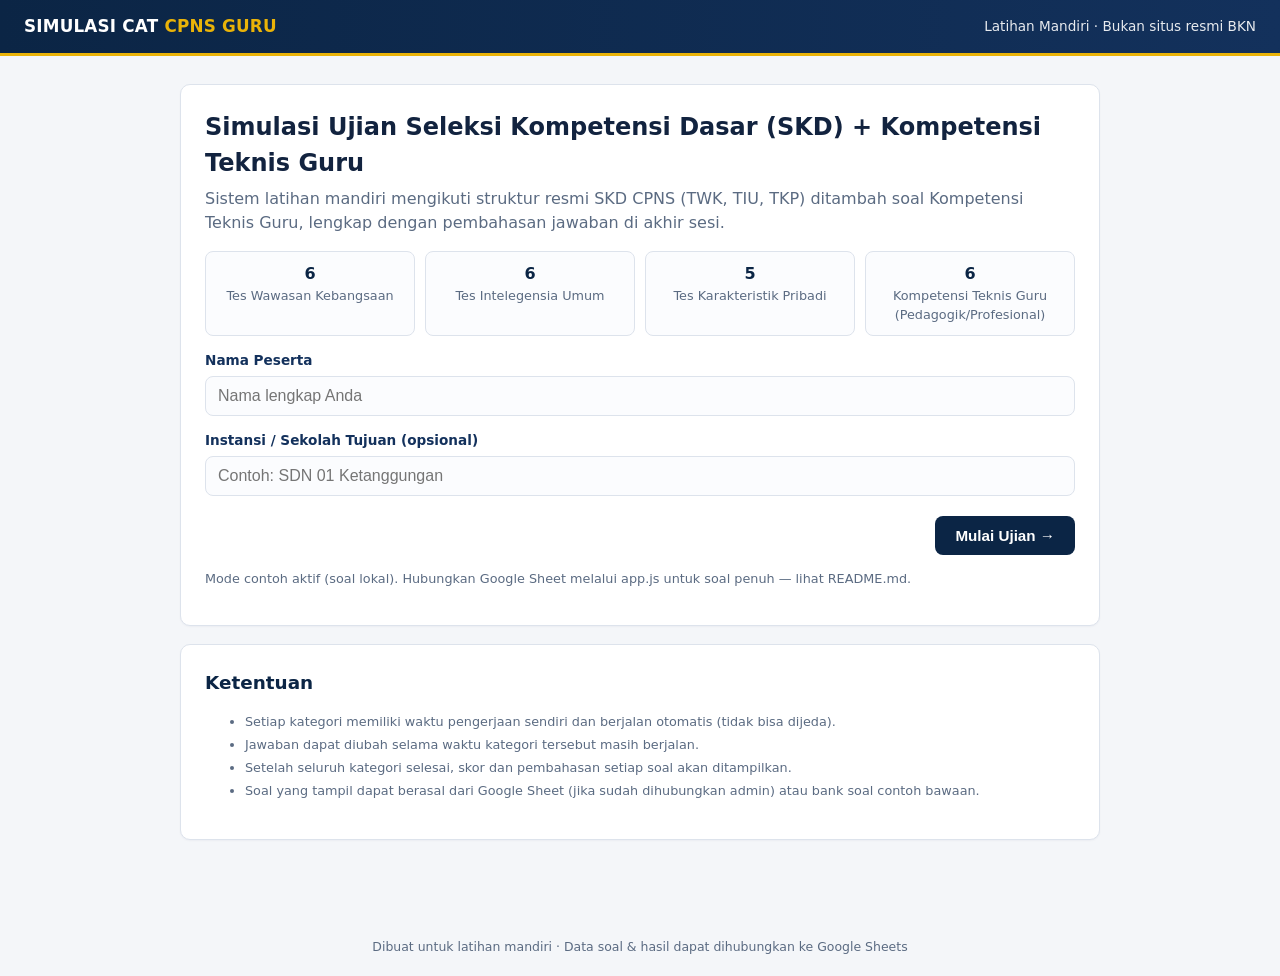
==== index.html @ ed93a450 "Add files via upload" ====
<!DOCTYPE html>
<html lang="id">
<head>
<meta charset="UTF-8">
<meta name="viewport" content="width=device-width, initial-scale=1">
<title>Simulasi CAT CPNS Guru</title>
<link rel="stylesheet" href="style.css">
</head>
<body>
<header class="topbar">
  <div class="brand">SIMULASI CAT <span>CPNS GURU</span></div>
  <div class="meta">Latihan Mandiri · Bukan situs resmi BKN</div>
</header>

<main>
  <div class="card">
    <h1>Simulasi Ujian Seleksi Kompetensi Dasar (SKD) + Kompetensi Teknis Guru</h1>
    <p class="lead">Sistem latihan mandiri mengikuti struktur resmi SKD CPNS (TWK, TIU, TKP) ditambah soal Kompetensi Teknis Guru, lengkap dengan pembahasan jawaban di akhir sesi.</p>

    <div class="grid-cat" id="katInfo"><!-- diisi JS --></div>

    <label for="nama">Nama Peserta</label>
    <input type="text" id="nama" placeholder="Nama lengkap Anda">

    <label for="instansi">Instansi / Sekolah Tujuan (opsional)</label>
    <input type="text" id="instansi" placeholder="Contoh: SDN 01 Ketanggungan">

    <div class="actions">
      <button class="btn-primary" id="mulaiBtn">Mulai Ujian →</button>
    </div>
    <p class="small" id="statusApi" style="margin-top:14px"></p>
  </div>

  <div class="card">
    <h2>Ketentuan</h2>
    <ul class="small" style="line-height:1.8">
      <li>Setiap kategori memiliki waktu pengerjaan sendiri dan berjalan otomatis (tidak bisa dijeda).</li>
      <li>Jawaban dapat diubah selama waktu kategori tersebut masih berjalan.</li>
      <li>Setelah seluruh kategori selesai, skor dan pembahasan setiap soal akan ditampilkan.</li>
      <li>Soal yang tampil dapat berasal dari Google Sheet (jika sudah dihubungkan admin) atau bank soal contoh bawaan.</li>
    </ul>
  </div>
</main>
<footer class="foot">Dibuat untuk latihan mandiri · Data soal &amp; hasil dapat dihubungkan ke Google Sheets</footer>

<script src="soal-data.js"></script>
<script src="app.js"></script>
<script>
(async function(){
  const soal = await ambilSoal();
  const grup = kelompokkanPerKategori(soal);
  const katInfo = document.getElementById("katInfo");
  katInfo.innerHTML = Object.keys(grup).map(k=>{
    const label = (KATEGORI_INFO[k] && KATEGORI_INFO[k].label) || k;
    return `<div class="cat-pill"><b>${grup[k].length}</b>${label}</div>`;
  }).join("");

  document.getElementById("statusApi").textContent = CONFIG.API_URL
    ? "Terhubung ke database soal Google Sheets."
    : "Mode contoh aktif (soal lokal). Hubungkan Google Sheet melalui app.js untuk soal penuh — lihat README.md.";

  document.getElementById("mulaiBtn").addEventListener("click", ()=>{
    const nama = document.getElementById("nama").value.trim();
    if (!nama){ alert("Mohon isi nama peserta terlebih dahulu."); return; }
    const instansi = document.getElementById("instansi").value.trim();
    Store.clear();
    Store.set("peserta", { nama, instansi });
    Store.set("soal", soal);
    Store.set("jawaban", {});
    Store.set("waktuMulai", Date.now());
    window.location.href = "ujian.html";
  });
})();
</script>
</body>
</html>
---- style.css ----
:root{
  --navy:#0b2545;
  --navy-2:#13315c;
  --blue:#1d6fa5;
  --accent:#eab308;
  --bg:#f4f6f9;
  --card:#ffffff;
  --ink:#12233f;
  --muted:#5b6b82;
  --line:#dde3ec;
  --ok:#1a7f4e;
  --bad:#b3261e;
  --radius:10px;
}
*{box-sizing:border-box}
body{
  margin:0;
  font-family:'Segoe UI',Roboto,system-ui,sans-serif;
  background:var(--bg);
  color:var(--ink);
  line-height:1.5;
}
header.topbar{
  background:linear-gradient(90deg,var(--navy),var(--navy-2));
  color:#fff;
  padding:14px 24px;
  display:flex;
  align-items:center;
  justify-content:space-between;
  border-bottom:3px solid var(--accent);
}
header.topbar .brand{font-weight:700;font-size:1.05rem;letter-spacing:.2px}
header.topbar .brand span{color:var(--accent)}
header.topbar .meta{font-size:.85rem;opacity:.9}
main{max-width:960px;margin:0 auto;padding:28px 20px 60px}
.card{
  background:var(--card);
  border:1px solid var(--line);
  border-radius:var(--radius);
  padding:24px;
  margin-bottom:18px;
  box-shadow:0 1px 2px rgba(11,37,69,.04);
}
h1{font-size:1.5rem;margin:0 0 6px}
h2{font-size:1.15rem;margin:0 0 12px;color:var(--navy)}
p.lead{color:var(--muted);margin-top:0}
label{display:block;font-size:.85rem;font-weight:600;margin:14px 0 6px;color:var(--navy-2)}
input[type=text],select{
  width:100%;padding:10px 12px;border:1px solid var(--line);
  border-radius:8px;font-size:1rem;background:#fbfcfe;
}
input[type=text]:focus,select:focus{outline:2px solid var(--blue);border-color:var(--blue)}
button{
  cursor:pointer;border:none;border-radius:8px;font-weight:600;font-size:.95rem;
  padding:11px 20px;transition:transform .05s ease;
}
button:active{transform:scale(.98)}
.btn-primary{background:var(--navy);color:#fff}
.btn-primary:hover{background:var(--navy-2)}
.btn-ghost{background:transparent;color:var(--navy);border:1px solid var(--line)}
.btn-ghost:hover{background:#eef1f6}
.btn-accent{background:var(--accent);color:#3a2c00}
.actions{display:flex;gap:10px;justify-content:flex-end;margin-top:20px}
.grid-cat{display:grid;grid-template-columns:repeat(auto-fit,minmax(120px,1fr));gap:10px;margin-top:8px}
.cat-pill{
  border:1px solid var(--line);border-radius:8px;padding:10px;text-align:center;
  font-size:.8rem;color:var(--muted);background:#fbfcfe;
}
.cat-pill b{display:block;color:var(--navy);font-size:1rem}

/* Exam screen */
.exam-shell{display:grid;grid-template-columns:1fr 220px;gap:18px}
@media (max-width:760px){.exam-shell{grid-template-columns:1fr}}
.timer{
  background:var(--navy);color:#fff;border-radius:8px;padding:10px 16px;
  font-variant-numeric:tabular-nums;font-weight:700;font-size:1.1rem;
  display:flex;align-items:center;gap:8px;
}
.timer.low{background:var(--bad)}
.q-tag{
  display:inline-block;background:#eaf1fb;color:var(--blue);font-size:.75rem;
  font-weight:700;padding:3px 10px;border-radius:20px;margin-bottom:10px;letter-spacing:.3px;
}
.q-text{font-size:1.05rem;margin:0 0 18px}
.opt{
  display:flex;gap:10px;align-items:flex-start;border:1px solid var(--line);
  border-radius:8px;padding:12px 14px;margin-bottom:10px;cursor:pointer;background:#fff;
}
.opt:hover{border-color:var(--blue);background:#f7fafd}
.opt input{margin-top:3px}
.opt.selected{border-color:var(--blue);background:#eaf1fb}
.nav-grid{display:grid;grid-template-columns:repeat(5,1fr);gap:6px}
.nav-dot{
  width:100%;aspect-ratio:1;border-radius:6px;border:1px solid var(--line);
  background:#fff;font-size:.8rem;cursor:pointer;color:var(--muted);
}
.nav-dot.answered{background:var(--ok);color:#fff;border-color:var(--ok)}
.nav-dot.current{outline:2px solid var(--accent)}
.side-card{background:#fff;border:1px solid var(--line);border-radius:var(--radius);padding:16px}
.side-card h3{margin:0 0 10px;font-size:.9rem;color:var(--navy)}
.legend{display:flex;gap:14px;font-size:.75rem;color:var(--muted);margin-top:10px;flex-wrap:wrap}
.legend span{display:inline-flex;align-items:center;gap:5px}
.dot{width:10px;height:10px;border-radius:3px;display:inline-block}
.dot.ok{background:var(--ok)}.dot.no{background:#fff;border:1px solid var(--line)}

/* Result */
.score-grid{display:grid;grid-template-columns:repeat(auto-fit,minmax(150px,1fr));gap:12px;margin:16px 0}
.score-box{border:1px solid var(--line);border-radius:8px;padding:14px;text-align:center}
.score-box .n{font-size:1.6rem;font-weight:800;color:var(--navy)}
.score-box .l{font-size:.78rem;color:var(--muted)}
.status{padding:4px 10px;border-radius:20px;font-size:.75rem;font-weight:700;display:inline-block}
.status.pass{background:#e3f6ec;color:var(--ok)}
.status.fail{background:#fdeceb;color:var(--bad)}
.review-item{border:1px solid var(--line);border-radius:8px;padding:16px;margin-bottom:12px}
.review-item .q{font-weight:600;margin-bottom:8px}
.review-item .ans{font-size:.9rem;margin:4px 0}
.review-item .ans.correct{color:var(--ok)}
.review-item .ans.wrong{color:var(--bad)}
.explain{background:#f7fafd;border-left:3px solid var(--blue);padding:10px 14px;margin-top:10px;font-size:.9rem;border-radius:0 6px 6px 0}
.small{font-size:.8rem;color:var(--muted)}
footer.foot{text-align:center;color:var(--muted);font-size:.78rem;padding:20px}
.loading{text-align:center;padding:40px;color:var(--muted)}
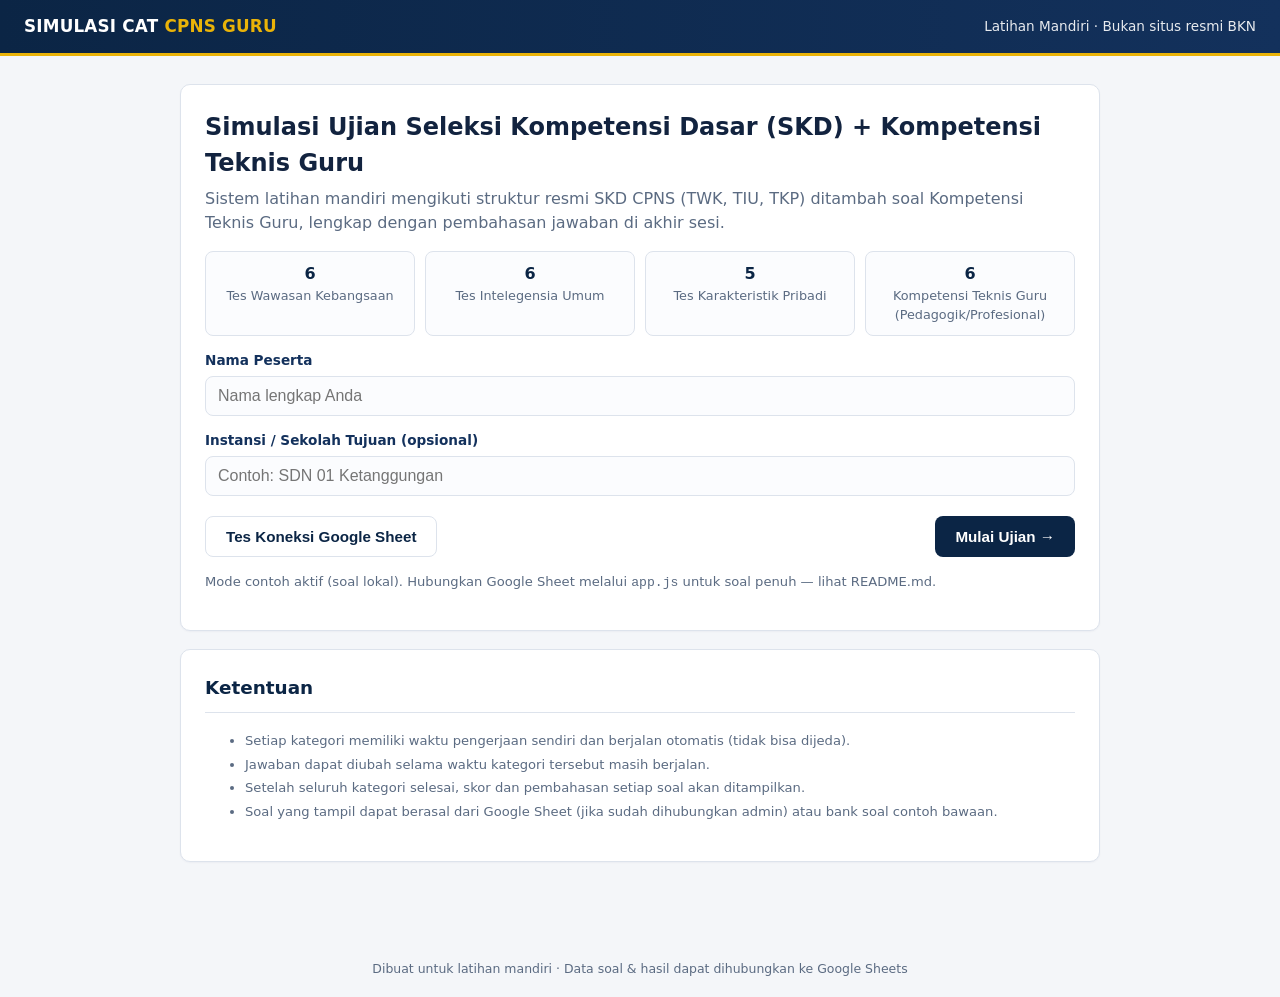
==== commit 06951d8f: "Add files via upload" ====
--- a/index.html
+++ b/index.html
@@ -25,7 +25,8 @@
     <label for="instansi">Instansi / Sekolah Tujuan (opsional)</label>
     <input type="text" id="instansi" placeholder="Contoh: SDN 01 Ketanggungan">
 
-    <div class="actions">
+    <div class="actions" style="justify-content:space-between">
+      <button class="btn-ghost" id="tesBtn">Tes Koneksi Google Sheet</button>
       <button class="btn-primary" id="mulaiBtn">Mulai Ujian →</button>
     </div>
     <p class="small" id="statusApi" style="margin-top:14px"></p>
@@ -55,9 +56,29 @@
     return `<div class="cat-pill"><b>${grup[k].length}</b>${label}</div>`;
   }).join("");
 
-  document.getElementById("statusApi").textContent = CONFIG.API_URL
-    ? "Terhubung ke database soal Google Sheets."
-    : "Mode contoh aktif (soal lokal). Hubungkan Google Sheet melalui app.js untuk soal penuh — lihat README.md.";
+  const statusEl = document.getElementById("statusApi");
+  if (!CONFIG.API_URL) {
+    statusEl.innerHTML = "Mode contoh aktif (soal lokal). Hubungkan Google Sheet melalui <code>app.js</code> untuk soal penuh — lihat README.md.";
+  } else if (KoneksiInfo.sumber === "sheet") {
+    statusEl.innerHTML = "✅ " + KoneksiInfo.pesan;
+    statusEl.style.color = "var(--ok)";
+  } else {
+    statusEl.innerHTML = "⚠️ Belum terhubung ke Google Sheet, memakai soal contoh sementara. " + KoneksiInfo.pesan + "<br>Klik \"Tes Koneksi Google Sheet\" untuk detail, atau lihat bagian Troubleshooting di README.md.";
+    statusEl.style.color = "var(--bad)";
+  }
+
+  document.getElementById("tesBtn").addEventListener("click", async ()=>{
+    statusEl.style.color = "var(--muted)";
+    statusEl.textContent = "Menguji koneksi…";
+    const hasil = await ujiKoneksiApi();
+    if (hasil.ok){
+      statusEl.style.color = "var(--ok)";
+      statusEl.textContent = "✅ " + hasil.pesan;
+    } else {
+      statusEl.style.color = "var(--bad)";
+      statusEl.innerHTML = "❌ " + hasil.pesan + (hasil.detail ? `<br><span class="small">Detail teknis: ${escapeHtml(hasil.detail)}</span>` : "");
+    }
+  });
 
   document.getElementById("mulaiBtn").addEventListener("click", ()=>{
     const nama = document.getElementById("nama").value.trim();
--- a/style.css
+++ b/style.css
@@ -32,7 +32,8 @@
 header.topbar .brand{font-weight:700;font-size:1.05rem;letter-spacing:.2px}
 header.topbar .brand span{color:var(--accent)}
 header.topbar .meta{font-size:.85rem;opacity:.9}
-main{max-width:960px;margin:0 auto;padding:28px 20px 60px}
+main{max-width:960px;margin:0 auto;padding:28px 20px 60px;width:100%}
+@media (max-width:560px){ main{padding:16px 12px 40px} header.topbar{padding:12px 14px} }
 .card{
   background:var(--card);
   border:1px solid var(--line);
@@ -40,7 +41,11 @@
   padding:24px;
   margin-bottom:18px;
   box-shadow:0 1px 2px rgba(11,37,69,.04);
+  min-width:0;
+  overflow-wrap:break-word;
+  word-break:break-word;
 }
+@media (max-width:560px){ .card{padding:16px} }
 h1{font-size:1.5rem;margin:0 0 6px}
 h2{font-size:1.15rem;margin:0 0 12px;color:var(--navy)}
 p.lead{color:var(--muted);margin-top:0}
@@ -69,54 +74,61 @@
 .cat-pill b{display:block;color:var(--navy);font-size:1rem}
 
 /* Exam screen */
-.exam-shell{display:grid;grid-template-columns:1fr 220px;gap:18px}
-@media (max-width:760px){.exam-shell{grid-template-columns:1fr}}
+.exam-shell{display:grid;grid-template-columns:minmax(0,1fr) 220px;gap:18px;align-items:start}
+@media (max-width:760px){.exam-shell{grid-template-columns:minmax(0,1fr)}}
+.q-header{display:flex;justify-content:space-between;align-items:center;flex-wrap:wrap;gap:10px;margin-bottom:14px}
 .timer{
-  background:var(--navy);color:#fff;border-radius:8px;padding:10px 16px;
-  font-variant-numeric:tabular-nums;font-weight:700;font-size:1.1rem;
-  display:flex;align-items:center;gap:8px;
+  background:var(--navy);color:#fff;border-radius:8px;padding:8px 14px;
+  font-variant-numeric:tabular-nums;font-weight:700;font-size:1.05rem;
+  display:inline-flex;align-items:center;gap:8px;white-space:nowrap;flex-shrink:0;
 }
 .timer.low{background:var(--bad)}
 .q-tag{
   display:inline-block;background:#eaf1fb;color:var(--blue);font-size:.75rem;
-  font-weight:700;padding:3px 10px;border-radius:20px;margin-bottom:10px;letter-spacing:.3px;
+  font-weight:700;padding:5px 12px;border-radius:20px;letter-spacing:.3px;
+  max-width:100%;overflow-wrap:break-word;
 }
-.q-text{font-size:1.05rem;margin:0 0 18px}
+.q-text{font-size:1.08rem;margin:0 0 20px;line-height:1.6;overflow-wrap:break-word;word-break:break-word;white-space:pre-line}
 .opt{
   display:flex;gap:10px;align-items:flex-start;border:1px solid var(--line);
   border-radius:8px;padding:12px 14px;margin-bottom:10px;cursor:pointer;background:#fff;
+  min-width:0;
 }
 .opt:hover{border-color:var(--blue);background:#f7fafd}
-.opt input{margin-top:3px}
+.opt input{margin-top:3px;flex-shrink:0}
+.opt span{min-width:0;overflow-wrap:break-word;word-break:break-word;line-height:1.5}
 .opt.selected{border-color:var(--blue);background:#eaf1fb}
-.nav-grid{display:grid;grid-template-columns:repeat(5,1fr);gap:6px}
+.nav-grid{display:grid;grid-template-columns:repeat(5,minmax(0,1fr));gap:6px}
 .nav-dot{
   width:100%;aspect-ratio:1;border-radius:6px;border:1px solid var(--line);
-  background:#fff;font-size:.8rem;cursor:pointer;color:var(--muted);
+  background:#fff;font-size:.8rem;cursor:pointer;color:var(--muted);min-width:0;
 }
 .nav-dot.answered{background:var(--ok);color:#fff;border-color:var(--ok)}
 .nav-dot.current{outline:2px solid var(--accent)}
-.side-card{background:#fff;border:1px solid var(--line);border-radius:var(--radius);padding:16px}
+.side-card{background:#fff;border:1px solid var(--line);border-radius:var(--radius);padding:16px;min-width:0;position:sticky;top:16px}
+@media (max-width:760px){.side-card{position:static}}
 .side-card h3{margin:0 0 10px;font-size:.9rem;color:var(--navy)}
 .legend{display:flex;gap:14px;font-size:.75rem;color:var(--muted);margin-top:10px;flex-wrap:wrap}
 .legend span{display:inline-flex;align-items:center;gap:5px}
-.dot{width:10px;height:10px;border-radius:3px;display:inline-block}
+.dot{width:10px;height:10px;border-radius:3px;display:inline-block;flex-shrink:0}
 .dot.ok{background:var(--ok)}.dot.no{background:#fff;border:1px solid var(--line)}
 
 /* Result */
-.score-grid{display:grid;grid-template-columns:repeat(auto-fit,minmax(150px,1fr));gap:12px;margin:16px 0}
-.score-box{border:1px solid var(--line);border-radius:8px;padding:14px;text-align:center}
-.score-box .n{font-size:1.6rem;font-weight:800;color:var(--navy)}
-.score-box .l{font-size:.78rem;color:var(--muted)}
-.status{padding:4px 10px;border-radius:20px;font-size:.75rem;font-weight:700;display:inline-block}
+.score-grid{display:grid;grid-template-columns:repeat(auto-fit,minmax(190px,1fr));gap:14px;margin:18px 0}
+.score-box{border:1px solid var(--line);border-radius:10px;padding:18px;text-align:center;background:#fbfcfe}
+.score-box .n{font-size:2.1rem;font-weight:800;color:var(--navy);line-height:1.1}
+.score-box .l{font-size:.85rem;color:var(--muted);margin-top:6px;line-height:1.5}
+.status{padding:6px 14px;border-radius:20px;font-size:.82rem;font-weight:700;display:inline-block;line-height:1.4}
 .status.pass{background:#e3f6ec;color:var(--ok)}
 .status.fail{background:#fdeceb;color:var(--bad)}
-.review-item{border:1px solid var(--line);border-radius:8px;padding:16px;margin-bottom:12px}
-.review-item .q{font-weight:600;margin-bottom:8px}
-.review-item .ans{font-size:.9rem;margin:4px 0}
+.score-box .status{margin-top:10px;font-size:.75rem;padding:5px 10px}
+.review-item{border:1px solid var(--line);border-radius:10px;padding:18px;margin-bottom:14px}
+.review-item .q{font-weight:700;margin-bottom:10px;font-size:1rem;line-height:1.5}
+.review-item .ans{font-size:.92rem;margin:6px 0;font-weight:600}
 .review-item .ans.correct{color:var(--ok)}
 .review-item .ans.wrong{color:var(--bad)}
-.explain{background:#f7fafd;border-left:3px solid var(--blue);padding:10px 14px;margin-top:10px;font-size:.9rem;border-radius:0 6px 6px 0}
-.small{font-size:.8rem;color:var(--muted)}
+.explain{background:#f7fafd;border-left:4px solid var(--blue);padding:12px 16px;margin-top:12px;font-size:.92rem;line-height:1.6;border-radius:0 8px 8px 0}
+.small{font-size:.82rem;color:var(--muted);line-height:1.6}
+h2{border-bottom:1px solid var(--line);padding-bottom:10px;margin-bottom:16px}
 footer.foot{text-align:center;color:var(--muted);font-size:.78rem;padding:20px}
 .loading{text-align:center;padding:40px;color:var(--muted)}
